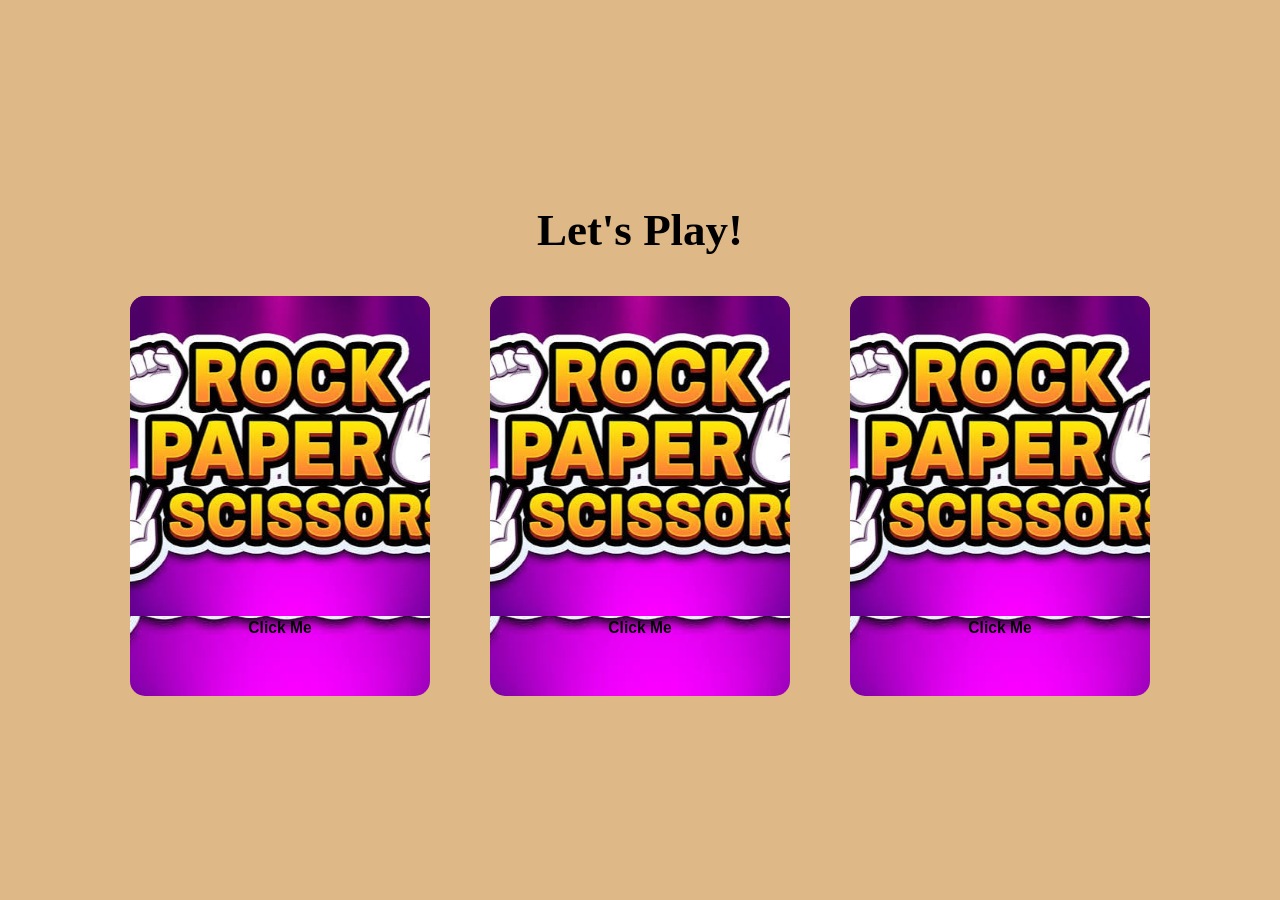
==== index.html @ 3ab57c19 "Rock,paper,scissors game" ====
<!DOCTYPE html>
<html lang="en">
<head>
    <meta charset="UTF-8">
    <meta name="viewport" content="width=device-width, initial-scale=1.0">
    <title>Rock, paper, Scissors</title>
    <link rel="stylesheet" href="style.css">
</head>
<body>
<h1>Let's Play!</h1>


 <section>
 <!-- Rock card -->
<button class="rock card" onclick="playGame('rock', this)">
    <div class="card-inner">
        <div class="card-front">
            <img src="image/rpss.png" alt="Rock Paper Scissors">
            <h3>Click Me</h3>
        </div>
        <div class="card-back1"></div>
    </div>
</button>

<!-- Paper card -->
<button class="paper card" onclick="playGame('paper', this)">
    <div class="card-inner">
        <div class="card-front">
            <img src="image/rpss.png" alt="Rock Paper Scissors">
            <h3>Click Me</h3>
        </div>
        <div class="card-back2"></div>
    </div>
</button>

<!-- Scissors card -->
<button class="scissors card" onclick="playGame('scissors', this)">
    <div class="card-inner">
        <div class="card-front">
            <img src="image/rpss.png" alt="Rock Paper Scissors">
            <h3>Click Me</h3>
        </div>
        <div class="card-back3"></div>
    </div>
</button>
</section>



<script src="index.js"></script>
</body>
</html>
---- style.css ----
*{
    margin: 0;
    padding: 0;
    box-sizing: border-box;
}

body {
    font-family: Arial, sans-serif;
    background-color: burlywood;
    min-height: 100vh;
    display: flex;
    flex-direction: column;
    justify-content: center;
    align-items: center;
    gap: 40px;
}

h1 {
    text-align: center;
    font-size: 45px;
    font-family: cursive;
    font-weight: 900;
    margin-bottom: 0;
}


section{
    display: flex;
    justify-content: center;
    align-items: center;
    gap: 60px;
}

.rock, .paper, .scissors {
    background-size: cover;
    background-position: center;
    background-repeat: no-repeat;
    border: none;
    padding: 50px 50px;
    border-radius: 8px;
    cursor: pointer;
}

.rock{
    background-image: url('./image/rock.jpg') ;
}

.paper {
   background-image: url('./image/paper.png') ;
}

.scissors {
   background-image: url('./image/scissors.png') ;
}

.card {
    width: 300px;
    height: 400px;
    padding: 0;
    border: none;
    background: transparent;
    cursor: pointer;
    perspective: 1000px;
}

.card-inner {
    width: 100%;
    height: 100%;
    position: relative;
    transition: transform 0.8s;
    transform-style: preserve-3d;
}

.card.flipped .card-inner {
    transform: rotateY(180deg);
}

.card-front,
.card-back1, .card-back2, .card-back3 {
    position: absolute;
    width: 100%;
    height: 100%;
    border-radius: 15px;
    overflow: hidden;
    backface-visibility: hidden;
}

.card-front {
    background-image: url('image/rpss.png');
    background-position: center;
    background-size: cover;
}

.card-front img {
    width: 100%;
    height: 80%;
    object-fit: cover;
}

.card-back1 {
    background-image: url('./image/rock.jpg') ;
    background-size: cover;
    background-position: center;
    background-repeat: no-repeat;
    transform: rotateY(180deg);
}

.card-back2 {
    background-image: url('./image/paper.png') ;
    background-size: cover;
    background-position: center;
    background-repeat: no-repeat;
    transform: rotateY(180deg);
}

.card-back3 {
    background-image: url('./image/scissors.png') ;
    background-size: cover;
    background-position: center;
    background-repeat: no-repeat;
    transform: rotateY(180deg);
}
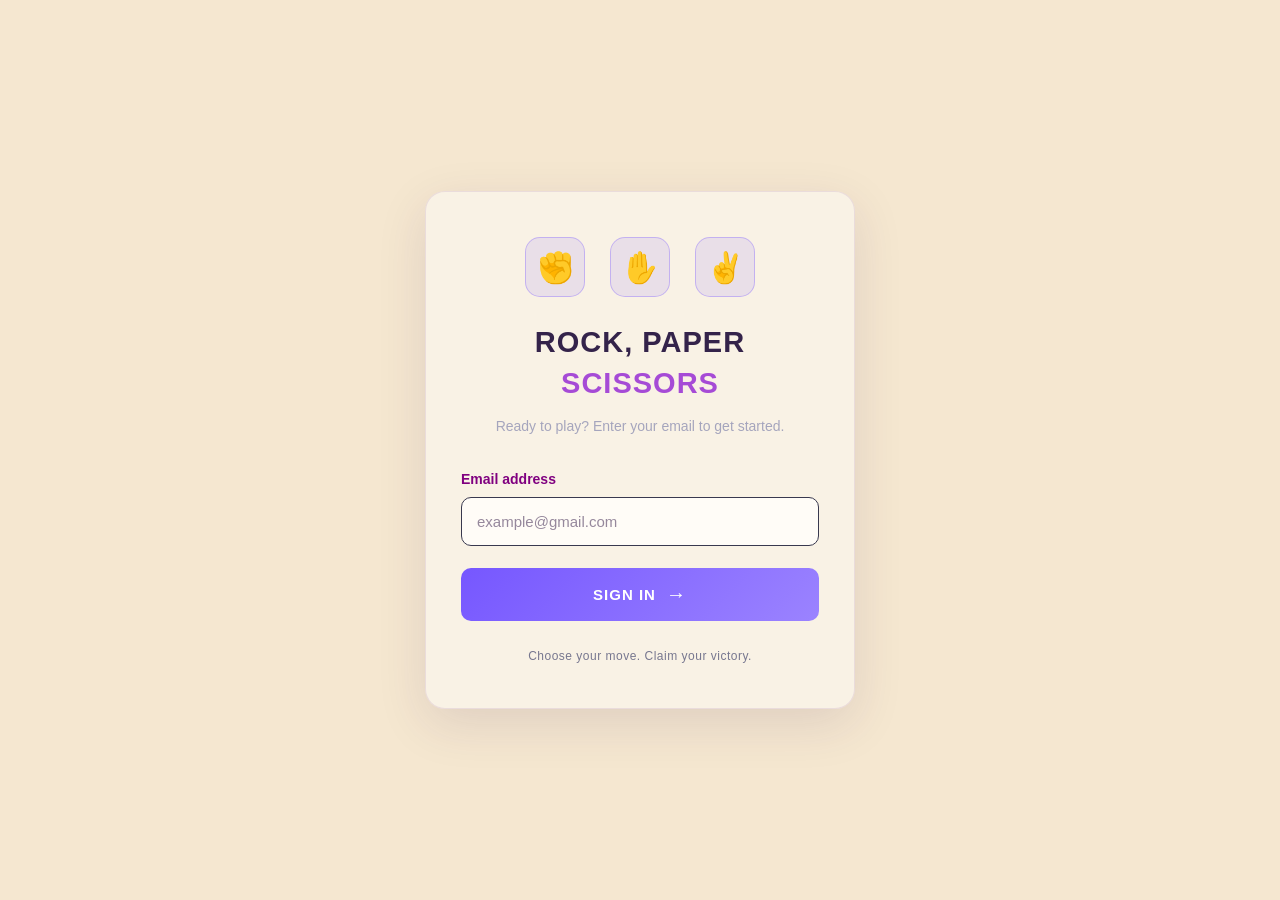
==== commit f92a8b65: "update" ====
--- a/index.html
+++ b/index.html
@@ -1,52 +1,37 @@
+
 <!DOCTYPE html>
 <html lang="en">
 <head>
     <meta charset="UTF-8">
     <meta name="viewport" content="width=device-width, initial-scale=1.0">
-    <title>Rock, paper, Scissors</title>
-    <link rel="stylesheet" href="style.css">
+    <title>Rock Paper Scissors | Sign In</title>
+    <link rel="stylesheet" href="signin.css">
 </head>
 <body>
-<h1>Let's Play!</h1>
+    <main class="login-container">
+        <div class="game-icons">
+            <span>✊</span>
+            <span>✋</span>
+            <span>✌️</span>
+        </div>
 
+        <h1>ROCK, PAPER <span>SCISSORS</span></h1>
+        <p class="subtitle">Ready to play? Enter your email to get started.</p>
 
- <section>
- <!-- Rock card -->
-<button class="rock card" onclick="playGame('rock', this)">
-    <div class="card-inner">
-        <div class="card-front">
-            <img src="image/rpss.png" alt="Rock Paper Scissors">
-            <h3>Click Me</h3>
-        </div>
-        <div class="card-back1"></div>
-    </div>
-</button>
+        <form action="game.html" method="get">
+            <label for="email">Email address</label>
+            <input
+                type="email"
+                id="email"
+                name="email"
+                placeholder="example@gmail.com"
+                required
+            >
 
-<!-- Paper card -->
-<button class="paper card" onclick="playGame('paper', this)">
-    <div class="card-inner">
-        <div class="card-front">
-            <img src="image/rpss.png" alt="Rock Paper Scissors">
-            <h3>Click Me</h3>
-        </div>
-        <div class="card-back2"></div>
-    </div>
-</button>
+            <button type="submit">SIGN IN <span>→</span></button>
+        </form>
 
-<!-- Scissors card -->
-<button class="scissors card" onclick="playGame('scissors', this)">
-    <div class="card-inner">
-        <div class="card-front">
-            <img src="image/rpss.png" alt="Rock Paper Scissors">
-            <h3>Click Me</h3>
-        </div>
-        <div class="card-back3"></div>
-    </div>
-</button>
-</section>
-
-
-
-<script src="index.js"></script>
+        <p class="footer-text">Choose your move. Claim your victory.</p>
+    </main>
 </body>
 </html>
--- a/signin.css
+++ b/signin.css
@@ -0,0 +1,171 @@
+* {
+    margin: 0;
+    padding: 0;
+    box-sizing: border-box;
+}
+
+body {
+    min-height: 100vh;
+    display: flex;
+    justify-content: center;
+    align-items: center;
+    padding: 20px;
+    font-family: Arial, Helvetica, sans-serif;
+    background: #f5e7d0;
+    color: #34234A;
+}
+
+.login-container {
+    width: 100%;
+    max-width: 430px;
+    padding: 45px 35px;
+    background: rgba(255, 255, 255, 0.45);
+    border: 1px solid rgba(120, 70, 150, 0.12);
+    border-radius: 20px;
+    box-shadow: 0 15px 50px rgba(65, 35, 80, 0.12);
+    text-align: center;
+}
+
+.game-icons {
+    display: flex;
+    justify-content: center;
+    gap: 25px;
+    margin-bottom: 25px;
+}
+
+.game-icons span {
+    display: flex;
+    justify-content: center;
+    align-items: center;
+    width: 60px;
+    height: 60px;
+    background: rgba(124, 92, 255, 0.12);
+    border: 1px solid rgba(124, 92, 255, 0.35);
+    border-radius: 15px;
+    font-size: 30px;
+    transition: transform 0.3s ease, background 0.3s ease;
+}
+
+.game-icons span:hover {
+    transform: translateY(-6px) rotate(-5deg);
+    background: rgba(124, 92, 255, 0.25);
+}
+
+h1 {
+    font-size: clamp(22px, 5vw, 29px);
+    font-weight: 800;
+    line-height: 1.4;
+    letter-spacing: 1px;
+    margin-bottom: 12px;
+}
+
+h1 span {
+    display: block;
+    color: #a64bd6;
+}
+
+.subtitle {
+    color: #a5a5bd;
+    font-size: 14px;
+    line-height: 1.7;
+    margin-bottom: 32px;
+}
+
+form {
+    display: flex;
+    flex-direction: column;
+    text-align: left;
+}
+
+label {
+    margin-bottom: 10px;
+    font-size: 14px;
+    font-weight: 600;
+    color: purple;
+}
+
+input {
+    width: 100%;
+    padding: 15px;
+    margin-bottom: 22px;
+    border: 1px solid #39394f;
+    border-radius: 10px;
+    outline: none;
+    background: #fffcf7;
+    color: #34234a;
+    font-size: 15px;
+    transition: border-color 0.3s ease, box-shadow 0.3s ease;
+}
+
+input::placeholder {
+    color: #96889c;
+}
+
+input:focus {
+    border-color: #a64bd6;
+    box-shadow: 0 0 0 3px rgba(155, 131, 255, 0.15);
+}
+
+button {
+    width: 100%;
+    padding: 15px;
+    display: flex;
+    justify-content: center;
+    align-items: center;
+    gap: 10px;
+    border: none;
+    border-radius: 10px;
+    background: linear-gradient(135deg, #7657ff, #9b83ff);
+    color: #ffffff;
+    font-size: 15px;
+    font-weight: 700;
+    letter-spacing: 1px;
+    cursor: pointer;
+    transition: transform 0.3s ease, box-shadow 0.3s ease;
+}
+
+button span {
+    font-size: 20px;
+    transition: transform 0.3s ease;
+}
+
+button:hover {
+    transform: translateY(-3px);
+    box-shadow: 0 8px 25px rgba(124, 92, 255, 0.35);
+}
+
+button:hover span {
+    transform: translateX(5px);
+}
+
+button:active {
+    transform: scale(0.98);
+}
+
+.footer-text {
+    margin-top: 28px;
+    color: #77778f;
+    font-size: 12px;
+    letter-spacing: 0.5px;
+}
+
+
+@media (max-width: 480px) {
+    .login-container {
+        padding: 35px 22px;
+    }
+
+    .game-icons {
+        gap: 15px;
+    }
+
+    .game-icons span {
+        width: 52px;
+        height: 52px;
+        font-size: 26px;
+    }
+
+    .subtitle {
+        font-size: 13px;
+    }
+}
